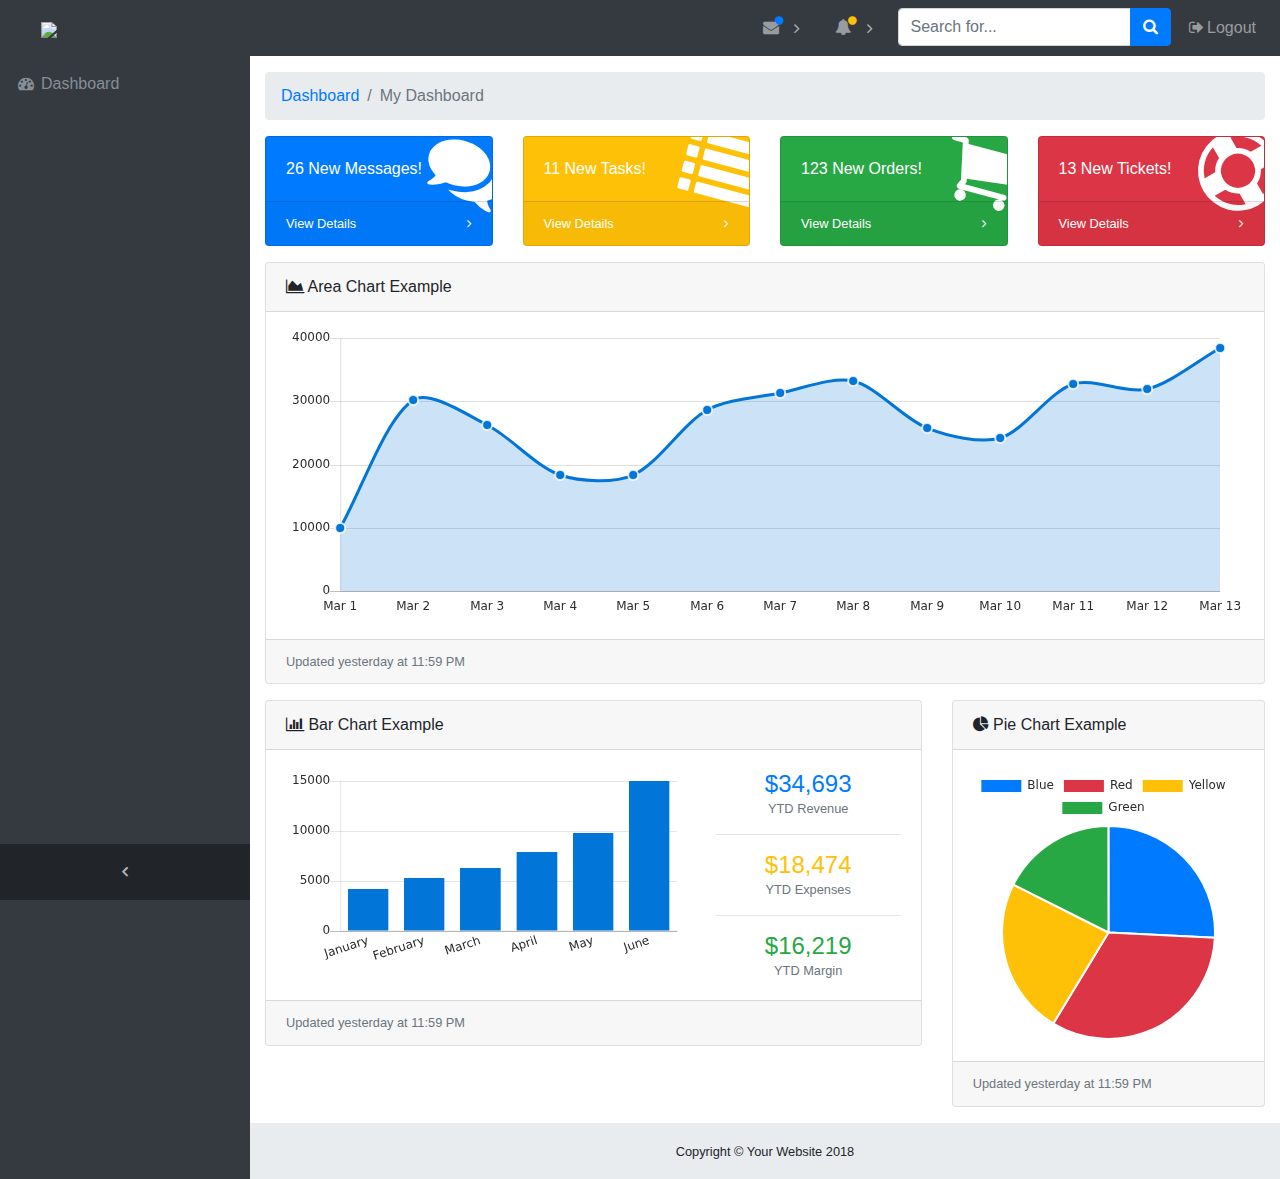
==== index.html @ e19830ce "base" ====
<!DOCTYPE html>
<html lang="en">

<head>
  <meta charset="utf-8">
  <meta http-equiv="X-UA-Compatible" content="IE=edge">
  <meta name="viewport" content="width=device-width, initial-scale=1, shrink-to-fit=no">
  <meta name="description" content="">
  <meta name="author" content="">
  <title>SURVAI</title>
  <!-- Bootstrap core CSS-->
  <link href="vendor/bootstrap/css/bootstrap.min.css" rel="stylesheet">
  <!-- Custom fonts for this template-->
  <link href="vendor/font-awesome/css/font-awesome.min.css" rel="stylesheet" type="text/css">
  <!-- Page level plugin CSS-->
  <link href="vendor/datatables/dataTables.bootstrap4.css" rel="stylesheet">
  <!-- Custom styles for this template-->
  <link href="css/sb-admin.css" rel="stylesheet">
</head>

<body class="fixed-nav sticky-footer bg-dark" id="page-top">
  <!-- Navigation-->
  <nav class="navbar navbar-expand-lg navbar-dark bg-dark fixed-top" id="mainNav">
    <a class="navbar-brand" href="index.html"><img style="    width: 40px;margin-left: 10%;"src="https://upload.wikimedia.org/wikipedia/commons/thumb/a/ae/NMBS_S-Trein_logo.svg/2000px-NMBS_S-Trein_logo.svg.png" /></a>
    <button class="navbar-toggler navbar-toggler-right" type="button" data-toggle="collapse" data-target="#navbarResponsive" aria-controls="navbarResponsive" aria-expanded="false" aria-label="Toggle navigation">
      <span class="navbar-toggler-icon"></span>
    </button>
    <div class="collapse navbar-collapse" id="navbarResponsive">
      <ul class="navbar-nav navbar-sidenav" id="exampleAccordion">
        <li class="nav-item" data-toggle="tooltip" data-placement="right" title="Dashboard">
          <a class="nav-link" href="index.html">
            <i class="fa fa-fw fa-dashboard"></i>
            <span class="nav-link-text">Dashboard</span>
          </a>
        </li>
      </ul>
      <ul class="navbar-nav sidenav-toggler">
        <li class="nav-item">
          <a class="nav-link text-center" id="sidenavToggler">
            <i class="fa fa-fw fa-angle-left"></i>
          </a>
        </li>
      </ul>
      <ul class="navbar-nav ml-auto">
        <li class="nav-item dropdown">
          <a class="nav-link dropdown-toggle mr-lg-2" id="messagesDropdown" href="#" data-toggle="dropdown" aria-haspopup="true" aria-expanded="false">
            <i class="fa fa-fw fa-envelope"></i>
            <span class="d-lg-none">Messages
              <span class="badge badge-pill badge-primary">12 New</span>
            </span>
            <span class="indicator text-primary d-none d-lg-block">
              <i class="fa fa-fw fa-circle"></i>
            </span>
          </a>
          <div class="dropdown-menu" aria-labelledby="messagesDropdown">
            <h6 class="dropdown-header">New Messages:</h6>
            <div class="dropdown-divider"></div>
            <a class="dropdown-item" href="#">
              <strong>David Miller</strong>
              <span class="small float-right text-muted">11:21 AM</span>
              <div class="dropdown-message small">Hey there! This new version of SB Admin is pretty awesome! These messages clip off when they reach the end of the box so they don't overflow over to the sides!</div>
            </a>
            <div class="dropdown-divider"></div>
            <a class="dropdown-item" href="#">
              <strong>Jane Smith</strong>
              <span class="small float-right text-muted">11:21 AM</span>
              <div class="dropdown-message small">I was wondering if you could meet for an appointment at 3:00 instead of 4:00. Thanks!</div>
            </a>
            <div class="dropdown-divider"></div>
            <a class="dropdown-item" href="#">
              <strong>John Doe</strong>
              <span class="small float-right text-muted">11:21 AM</span>
              <div class="dropdown-message small">I've sent the final files over to you for review. When you're able to sign off of them let me know and we can discuss distribution.</div>
            </a>
            <div class="dropdown-divider"></div>
            <a class="dropdown-item small" href="#">View all messages</a>
          </div>
        </li>
        <li class="nav-item dropdown">
          <a class="nav-link dropdown-toggle mr-lg-2" id="alertsDropdown" href="#" data-toggle="dropdown" aria-haspopup="true" aria-expanded="false">
            <i class="fa fa-fw fa-bell"></i>
            <span class="d-lg-none">Alerts
              <span class="badge badge-pill badge-warning">6 New</span>
            </span>
            <span class="indicator text-warning d-none d-lg-block">
              <i class="fa fa-fw fa-circle"></i>
            </span>
          </a>
          <div class="dropdown-menu" aria-labelledby="alertsDropdown">
            <h6 class="dropdown-header">New Alerts:</h6>
            <div class="dropdown-divider"></div>
            <a class="dropdown-item" href="#">
              <span class="text-success">
                <strong>
                  <i class="fa fa-long-arrow-up fa-fw"></i>Status Update</strong>
              </span>
              <span class="small float-right text-muted">11:21 AM</span>
              <div class="dropdown-message small">This is an automated server response message. All systems are online.</div>
            </a>
            <div class="dropdown-divider"></div>
            <a class="dropdown-item" href="#">
              <span class="text-danger">
                <strong>
                  <i class="fa fa-long-arrow-down fa-fw"></i>Status Update</strong>
              </span>
              <span class="small float-right text-muted">11:21 AM</span>
              <div class="dropdown-message small">This is an automated server response message. All systems are online.</div>
            </a>
            <div class="dropdown-divider"></div>
            <a class="dropdown-item" href="#">
              <span class="text-success">
                <strong>
                  <i class="fa fa-long-arrow-up fa-fw"></i>Status Update</strong>
              </span>
              <span class="small float-right text-muted">11:21 AM</span>
              <div class="dropdown-message small">This is an automated server response message. All systems are online.</div>
            </a>
            <div class="dropdown-divider"></div>
            <a class="dropdown-item small" href="#">View all alerts</a>
          </div>
        </li>
        <li class="nav-item">
          <form class="form-inline my-2 my-lg-0 mr-lg-2">
            <div class="input-group">
              <input class="form-control" type="text" placeholder="Search for...">
              <span class="input-group-append">
                <button class="btn btn-primary" type="button">
                  <i class="fa fa-search"></i>
                </button>
              </span>
            </div>
          </form>
        </li>
        <li class="nav-item">
          <a class="nav-link" data-toggle="modal" data-target="#exampleModal">
            <i class="fa fa-fw fa-sign-out"></i>Logout</a>
        </li>
      </ul>
    </div>
  </nav>
  <div class="content-wrapper">
    <div class="container-fluid">
      <!-- Breadcrumbs-->
      <ol class="breadcrumb">
        <li class="breadcrumb-item">
          <a href="#">Dashboard</a>
        </li>
        <li class="breadcrumb-item active">My Dashboard</li>
      </ol>
      <!-- Icon Cards-->
      <div class="row">
        <div class="col-xl-3 col-sm-6 mb-3">
          <div class="card text-white bg-primary o-hidden h-100">
            <div class="card-body">
              <div class="card-body-icon">
                <i class="fa fa-fw fa-comments"></i>
              </div>
              <div class="mr-5">26 New Messages!</div>
            </div>
            <a class="card-footer text-white clearfix small z-1" href="#">
              <span class="float-left">View Details</span>
              <span class="float-right">
                <i class="fa fa-angle-right"></i>
              </span>
            </a>
          </div>
        </div>
        <div class="col-xl-3 col-sm-6 mb-3">
          <div class="card text-white bg-warning o-hidden h-100">
            <div class="card-body">
              <div class="card-body-icon">
                <i class="fa fa-fw fa-list"></i>
              </div>
              <div class="mr-5">11 New Tasks!</div>
            </div>
            <a class="card-footer text-white clearfix small z-1" href="#">
              <span class="float-left">View Details</span>
              <span class="float-right">
                <i class="fa fa-angle-right"></i>
              </span>
            </a>
          </div>
        </div>
        <div class="col-xl-3 col-sm-6 mb-3">
          <div class="card text-white bg-success o-hidden h-100">
            <div class="card-body">
              <div class="card-body-icon">
                <i class="fa fa-fw fa-shopping-cart"></i>
              </div>
              <div class="mr-5">123 New Orders!</div>
            </div>
            <a class="card-footer text-white clearfix small z-1" href="#">
              <span class="float-left">View Details</span>
              <span class="float-right">
                <i class="fa fa-angle-right"></i>
              </span>
            </a>
          </div>
        </div>
        <div class="col-xl-3 col-sm-6 mb-3">
          <div class="card text-white bg-danger o-hidden h-100">
            <div class="card-body">
              <div class="card-body-icon">
                <i class="fa fa-fw fa-support"></i>
              </div>
              <div class="mr-5">13 New Tickets!</div>
            </div>
            <a class="card-footer text-white clearfix small z-1" href="#">
              <span class="float-left">View Details</span>
              <span class="float-right">
                <i class="fa fa-angle-right"></i>
              </span>
            </a>
          </div>
        </div>
      </div>
      <!-- Area Chart Example-->
      <div class="card mb-3">
        <div class="card-header">
          <i class="fa fa-area-chart"></i> Area Chart Example</div>
        <div class="card-body">
          <canvas id="myAreaChart" width="100%" height="30"></canvas>
        </div>
        <div class="card-footer small text-muted">Updated yesterday at 11:59 PM</div>
      </div>
      <div class="row">
        <div class="col-lg-8">
          <!-- Example Bar Chart Card-->
          <div class="card mb-3">
            <div class="card-header">
              <i class="fa fa-bar-chart"></i> Bar Chart Example</div>
            <div class="card-body">
              <div class="row">
                <div class="col-sm-8 my-auto">
                  <canvas id="myBarChart" width="100" height="50"></canvas>
                </div>
                <div class="col-sm-4 text-center my-auto">
                  <div class="h4 mb-0 text-primary">$34,693</div>
                  <div class="small text-muted">YTD Revenue</div>
                  <hr>
                  <div class="h4 mb-0 text-warning">$18,474</div>
                  <div class="small text-muted">YTD Expenses</div>
                  <hr>
                  <div class="h4 mb-0 text-success">$16,219</div>
                  <div class="small text-muted">YTD Margin</div>
                </div>
              </div>
            </div>
            <div class="card-footer small text-muted">Updated yesterday at 11:59 PM</div>
          </div>
        </div>
        <div class="col-lg-4">
          <!-- Example Pie Chart Card-->
          <div class="card mb-3">
            <div class="card-header">
              <i class="fa fa-pie-chart"></i> Pie Chart Example</div>
            <div class="card-body">
              <canvas id="myPieChart" width="100%" height="100"></canvas>
            </div>
            <div class="card-footer small text-muted">Updated yesterday at 11:59 PM</div>
          </div>
        </div>
      </div>
    </div>
    <!-- /.container-fluid-->
    <!-- /.content-wrapper-->
    <footer class="sticky-footer">
      <div class="container">
        <div class="text-center">
          <small>Copyright © Your Website 2018</small>
        </div>
      </div>
    </footer>
    <!-- Scroll to Top Button-->
    <a class="scroll-to-top rounded" href="#page-top">
      <i class="fa fa-angle-up"></i>
    </a>
    <!-- Logout Modal-->
    <div class="modal fade" id="exampleModal" tabindex="-1" role="dialog" aria-labelledby="exampleModalLabel" aria-hidden="true">
      <div class="modal-dialog" role="document">
        <div class="modal-content">
          <div class="modal-header">
            <h5 class="modal-title" id="exampleModalLabel">Ready to Leave?</h5>
            <button class="close" type="button" data-dismiss="modal" aria-label="Close">
              <span aria-hidden="true">×</span>
            </button>
          </div>
          <div class="modal-body">Select "Logout" below if you are ready to end your current session.</div>
          <div class="modal-footer">
            <button class="btn btn-secondary" type="button" data-dismiss="modal">Cancel</button>
            <a class="btn btn-primary" href="login.html">Logout</a>
          </div>
        </div>
      </div>
    </div>
    <!-- Bootstrap core JavaScript-->
    <script src="vendor/jquery/jquery.min.js"></script>
    <script src="vendor/bootstrap/js/bootstrap.bundle.min.js"></script>
    <!-- Core plugin JavaScript-->
    <script src="vendor/jquery-easing/jquery.easing.min.js"></script>
    <!-- Page level plugin JavaScript-->
    <script src="vendor/chart.js/Chart.min.js"></script>
    <script src="vendor/datatables/jquery.dataTables.js"></script>
    <script src="vendor/datatables/dataTables.bootstrap4.js"></script>
    <!-- Custom scripts for all pages-->
    <script src="js/sb-admin.min.js"></script>
    <!-- Custom scripts for this page-->
    <script src="js/sb-admin-datatables.min.js"></script>
    <script src="js/sb-admin-charts.min.js"></script>
  </div>
</body>

</html>
---- css/sb-admin.css ----
html {
  position: relative;
  min-height: 100%;
}

body {
  overflow-x: hidden;
}

body.sticky-footer {
  margin-bottom: 56px;
}

body.sticky-footer .content-wrapper {
  min-height: calc(100vh - 56px - 56px);
}

body.fixed-nav {
  padding-top: 56px;
}

.content-wrapper {
  min-height: calc(100vh - 56px);
  padding-top: 1rem;
}

.scroll-to-top {
  position: fixed;
  right: 15px;
  bottom: 3px;
  display: none;
  width: 50px;
  height: 50px;
  text-align: center;
  color: white;
  background: rgba(52, 58, 64, 0.5);
  line-height: 45px;
}

.scroll-to-top:focus, .scroll-to-top:hover {
  color: white;
}

.scroll-to-top:hover {
  background: #343a40;
}

.scroll-to-top i {
  font-weight: 800;
}

.smaller {
  font-size: 0.7rem;
}

.o-hidden {
  overflow: hidden !important;
}

.z-0 {
  z-index: 0;
}

.z-1 {
  z-index: 1;
}

#mainNav .navbar-collapse {
  overflow: auto;
  max-height: 75vh;
}

#mainNav .navbar-collapse .navbar-nav .nav-item .nav-link {
  cursor: pointer;
}

#mainNav .navbar-collapse .navbar-sidenav .nav-link-collapse:after {
  float: right;
  content: '\f107';
  font-family: 'FontAwesome';
}

#mainNav .navbar-collapse .navbar-sidenav .nav-link-collapse.collapsed:after {
  content: '\f105';
}

#mainNav .navbar-collapse .navbar-sidenav .sidenav-second-level,
#mainNav .navbar-collapse .navbar-sidenav .sidenav-third-level {
  padding-left: 0;
}

#mainNav .navbar-collapse .navbar-sidenav .sidenav-second-level > li > a,
#mainNav .navbar-collapse .navbar-sidenav .sidenav-third-level > li > a {
  display: block;
  padding: 0.5em 0;
}

#mainNav .navbar-collapse .navbar-sidenav .sidenav-second-level > li > a:focus, #mainNav .navbar-collapse .navbar-sidenav .sidenav-second-level > li > a:hover,
#mainNav .navbar-collapse .navbar-sidenav .sidenav-third-level > li > a:focus,
#mainNav .navbar-collapse .navbar-sidenav .sidenav-third-level > li > a:hover {
  text-decoration: none;
}

#mainNav .navbar-collapse .navbar-sidenav .sidenav-second-level > li > a {
  padding-left: 1em;
}

#mainNav .navbar-collapse .navbar-sidenav .sidenav-third-level > li > a {
  padding-left: 2em;
}

#mainNav .navbar-collapse .sidenav-toggler {
  display: none;
}

#mainNav .navbar-collapse .navbar-nav > .nav-item.dropdown > .nav-link {
  position: relative;
  min-width: 45px;
}

#mainNav .navbar-collapse .navbar-nav > .nav-item.dropdown > .nav-link:after {
  float: right;
  width: auto;
  content: '\f105';
  border: none;
  font-family: 'FontAwesome';
}

#mainNav .navbar-collapse .navbar-nav > .nav-item.dropdown > .nav-link .indicator {
  position: absolute;
  top: 5px;
  left: 21px;
  font-size: 10px;
}

#mainNav .navbar-collapse .navbar-nav > .nav-item.dropdown.show > .nav-link:after {
  content: '\f107';
}

#mainNav .navbar-collapse .navbar-nav > .nav-item.dropdown .dropdown-menu > .dropdown-item > .dropdown-message {
  overflow: hidden;
  max-width: none;
  text-overflow: ellipsis;
}

@media (min-width: 992px) {
  #mainNav .navbar-brand {
    width: 250px;
  }
  #mainNav .navbar-collapse {
    overflow: visible;
    max-height: none;
  }
  #mainNav .navbar-collapse .navbar-sidenav {
    position: absolute;
    top: 0;
    left: 0;
    -webkit-flex-direction: column;
    -ms-flex-direction: column;
    flex-direction: column;
    margin-top: 56px;
  }
  #mainNav .navbar-collapse .navbar-sidenav > .nav-item {
    width: 250px;
    padding: 0;
  }
  #mainNav .navbar-collapse .navbar-sidenav > .nav-item > .nav-link {
    padding: 1em;
  }
  #mainNav .navbar-collapse .navbar-sidenav > .nav-item .sidenav-second-level,
  #mainNav .navbar-collapse .navbar-sidenav > .nav-item .sidenav-third-level {
    padding-left: 0;
    list-style: none;
  }
  #mainNav .navbar-collapse .navbar-sidenav > .nav-item .sidenav-second-level > li,
  #mainNav .navbar-collapse .navbar-sidenav > .nav-item .sidenav-third-level > li {
    width: 250px;
  }
  #mainNav .navbar-collapse .navbar-sidenav > .nav-item .sidenav-second-level > li > a,
  #mainNav .navbar-collapse .navbar-sidenav > .nav-item .sidenav-third-level > li > a {
    padding: 1em;
  }
  #mainNav .navbar-collapse .navbar-sidenav > .nav-item .sidenav-second-level > li > a {
    padding-left: 2.75em;
  }
  #mainNav .navbar-collapse .navbar-sidenav > .nav-item .sidenav-third-level > li > a {
    padding-left: 3.75em;
  }
  #mainNav .navbar-collapse .navbar-nav > .nav-item.dropdown > .nav-link {
    min-width: 0;
  }
  #mainNav .navbar-collapse .navbar-nav > .nav-item.dropdown > .nav-link:after {
    width: 24px;
    text-align: center;
  }
  #mainNav .navbar-collapse .navbar-nav > .nav-item.dropdown .dropdown-menu > .dropdown-item > .dropdown-message {
    max-width: 300px;
  }
}

#mainNav.fixed-top .sidenav-toggler {
  display: none;
}

@media (min-width: 992px) {
  #mainNav.fixed-top .navbar-sidenav {
    height: calc(100vh - 112px);
  }
  #mainNav.fixed-top .sidenav-toggler {
    position: absolute;
    top: 0;
    left: 0;
    display: flex;
    -webkit-flex-direction: column;
    -ms-flex-direction: column;
    flex-direction: column;
    margin-top: calc(100vh - 56px);
  }
  #mainNav.fixed-top .sidenav-toggler > .nav-item {
    width: 250px;
    padding: 0;
  }
  #mainNav.fixed-top .sidenav-toggler > .nav-item > .nav-link {
    padding: 1em;
  }
}

#mainNav.fixed-top.navbar-dark .sidenav-toggler {
  background-color: #212529;
}

#mainNav.fixed-top.navbar-dark .sidenav-toggler a i {
  color: #adb5bd;
}

#mainNav.fixed-top.navbar-light .sidenav-toggler {
  background-color: #dee2e6;
}

#mainNav.fixed-top.navbar-light .sidenav-toggler a i {
  color: rgba(0, 0, 0, 0.5);
}

body.sidenav-toggled #mainNav.fixed-top .sidenav-toggler {
  overflow-x: hidden;
  width: 55px;
}

body.sidenav-toggled #mainNav.fixed-top .sidenav-toggler .nav-item,
body.sidenav-toggled #mainNav.fixed-top .sidenav-toggler .nav-link {
  width: 55px !important;
}

body.sidenav-toggled #mainNav.fixed-top #sidenavToggler i {
  -webkit-transform: scaleX(-1);
  -moz-transform: scaleX(-1);
  -o-transform: scaleX(-1);
  transform: scaleX(-1);
  filter: FlipH;
  -ms-filter: 'FlipH';
}

#mainNav.static-top .sidenav-toggler {
  display: none;
}

@media (min-width: 992px) {
  #mainNav.static-top .sidenav-toggler {
    display: flex;
  }
}

body.sidenav-toggled #mainNav.static-top #sidenavToggler i {
  -webkit-transform: scaleX(-1);
  -moz-transform: scaleX(-1);
  -o-transform: scaleX(-1);
  transform: scaleX(-1);
  filter: FlipH;
  -ms-filter: 'FlipH';
}

.content-wrapper {
  overflow-x: hidden;
  background: white;
}

@media (min-width: 992px) {
  .content-wrapper {
    margin-left: 250px;
  }
}

#sidenavToggler i {
  font-weight: 800;
}

.navbar-sidenav-tooltip.show {
  display: none;
}

@media (min-width: 992px) {
  body.sidenav-toggled .content-wrapper {
    margin-left: 55px;
  }
}

body.sidenav-toggled .navbar-sidenav {
  width: 55px;
}

body.sidenav-toggled .navbar-sidenav .nav-link-text {
  display: none;
}

body.sidenav-toggled .navbar-sidenav .nav-item,
body.sidenav-toggled .navbar-sidenav .nav-link {
  width: 55px !important;
}

body.sidenav-toggled .navbar-sidenav .nav-item:after,
body.sidenav-toggled .navbar-sidenav .nav-link:after {
  display: none;
}

body.sidenav-toggled .navbar-sidenav .nav-item {
  white-space: nowrap;
}

body.sidenav-toggled .navbar-sidenav-tooltip.show {
  display: flex;
}

#mainNav.navbar-dark .navbar-collapse .navbar-sidenav .nav-link-collapse:after {
  color: #868e96;
}

#mainNav.navbar-dark .navbar-collapse .navbar-sidenav > .nav-item > .nav-link {
  color: #868e96;
}

#mainNav.navbar-dark .navbar-collapse .navbar-sidenav > .nav-item > .nav-link:hover {
  color: #adb5bd;
}

#mainNav.navbar-dark .navbar-collapse .navbar-sidenav > .nav-item .sidenav-second-level > li > a,
#mainNav.navbar-dark .navbar-collapse .navbar-sidenav > .nav-item .sidenav-third-level > li > a {
  color: #868e96;
}

#mainNav.navbar-dark .navbar-collapse .navbar-sidenav > .nav-item .sidenav-second-level > li > a:focus, #mainNav.navbar-dark .navbar-collapse .navbar-sidenav > .nav-item .sidenav-second-level > li > a:hover,
#mainNav.navbar-dark .navbar-collapse .navbar-sidenav > .nav-item .sidenav-third-level > li > a:focus,
#mainNav.navbar-dark .navbar-collapse .navbar-sidenav > .nav-item .sidenav-third-level > li > a:hover {
  color: #adb5bd;
}

#mainNav.navbar-dark .navbar-collapse .navbar-nav > .nav-item.dropdown > .nav-link:after {
  color: #adb5bd;
}

@media (min-width: 992px) {
  #mainNav.navbar-dark .navbar-collapse .navbar-sidenav {
    background: #343a40;
  }
  #mainNav.navbar-dark .navbar-collapse .navbar-sidenav li.active a {
    color: white !important;
    background-color: #495057;
  }
  #mainNav.navbar-dark .navbar-collapse .navbar-sidenav li.active a:focus, #mainNav.navbar-dark .navbar-collapse .navbar-sidenav li.active a:hover {
    color: white;
  }
  #mainNav.navbar-dark .navbar-collapse .navbar-sidenav > .nav-item .sidenav-second-level,
  #mainNav.navbar-dark .navbar-collapse .navbar-sidenav > .nav-item .sidenav-third-level {
    background: #343a40;
  }
}

#mainNav.navbar-light .navbar-collapse .navbar-sidenav .nav-link-collapse:after {
  color: rgba(0, 0, 0, 0.5);
}

#mainNav.navbar-light .navbar-collapse .navbar-sidenav > .nav-item > .nav-link {
  color: rgba(0, 0, 0, 0.5);
}

#mainNav.navbar-light .navbar-collapse .navbar-sidenav > .nav-item > .nav-link:hover {
  color: rgba(0, 0, 0, 0.7);
}

#mainNav.navbar-light .navbar-collapse .navbar-sidenav > .nav-item .sidenav-second-level > li > a,
#mainNav.navbar-light .navbar-collapse .navbar-sidenav > .nav-item .sidenav-third-level > li > a {
  color: rgba(0, 0, 0, 0.5);
}

#mainNav.navbar-light .navbar-collapse .navbar-sidenav > .nav-item .sidenav-second-level > li > a:focus, #mainNav.navbar-light .navbar-collapse .navbar-sidenav > .nav-item .sidenav-second-level > li > a:hover,
#mainNav.navbar-light .navbar-collapse .navbar-sidenav > .nav-item .sidenav-third-level > li > a:focus,
#mainNav.navbar-light .navbar-collapse .navbar-sidenav > .nav-item .sidenav-third-level > li > a:hover {
  color: rgba(0, 0, 0, 0.7);
}

#mainNav.navbar-light .navbar-collapse .navbar-nav > .nav-item.dropdown > .nav-link:after {
  color: rgba(0, 0, 0, 0.5);
}

@media (min-width: 992px) {
  #mainNav.navbar-light .navbar-collapse .navbar-sidenav {
    background: #f8f9fa;
  }
  #mainNav.navbar-light .navbar-collapse .navbar-sidenav li.active a {
    color: #000 !important;
    background-color: #e9ecef;
  }
  #mainNav.navbar-light .navbar-collapse .navbar-sidenav li.active a:focus, #mainNav.navbar-light .navbar-collapse .navbar-sidenav li.active a:hover {
    color: #000;
  }
  #mainNav.navbar-light .navbar-collapse .navbar-sidenav > .nav-item .sidenav-second-level,
  #mainNav.navbar-light .navbar-collapse .navbar-sidenav > .nav-item .sidenav-third-level {
    background: #f8f9fa;
  }
}

.card-body-icon {
  position: absolute;
  z-index: 0;
  top: -25px;
  right: -25px;
  font-size: 5rem;
  -webkit-transform: rotate(15deg);
  -ms-transform: rotate(15deg);
  transform: rotate(15deg);
}

@media (min-width: 576px) {
  .card-columns {
    column-count: 1;
  }
}

@media (min-width: 768px) {
  .card-columns {
    column-count: 2;
  }
}

@media (min-width: 1200px) {
  .card-columns {
    column-count: 2;
  }
}

.card-login {
  max-width: 25rem;
}

.card-register {
  max-width: 40rem;
}

footer.sticky-footer {
  position: absolute;
  right: 0;
  bottom: 0;
  width: 100%;
  height: 56px;
  background-color: #e9ecef;
  line-height: 55px;
}

@media (min-width: 992px) {
  footer.sticky-footer {
    width: calc(100% - 250px);
  }
}

@media (min-width: 992px) {
  body.sidenav-toggled footer.sticky-footer {
    width: calc(100% - 55px);
  }
}
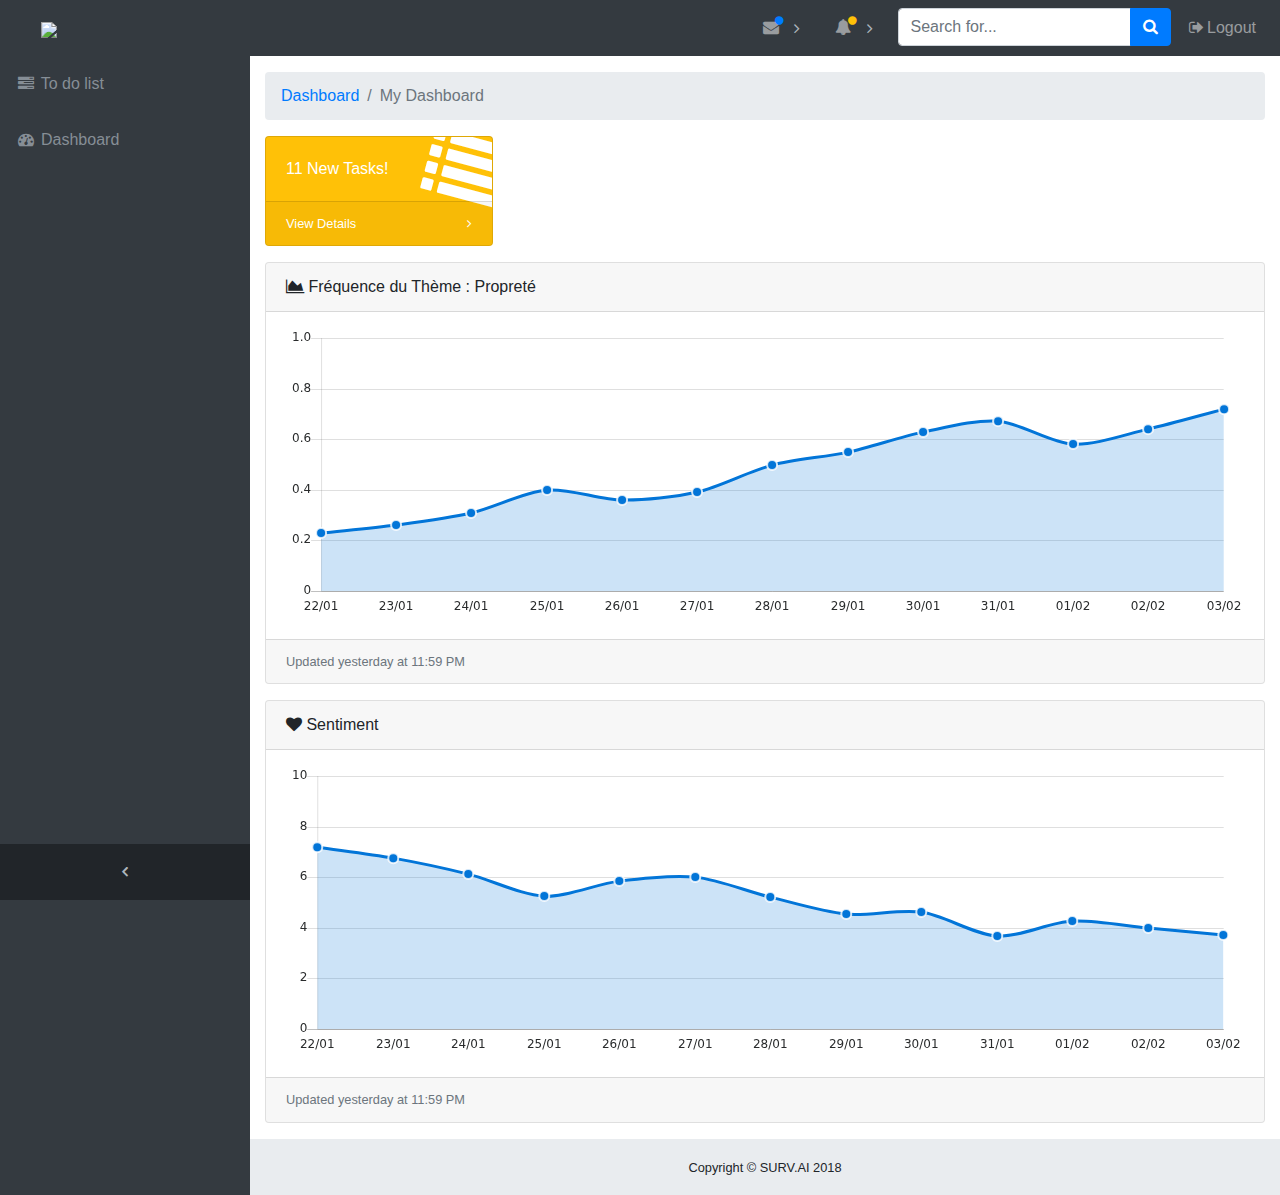
==== commit e42f0d62: "charts OK trello OK" ====
--- a/index.html
+++ b/index.html
@@ -1,3 +1,15 @@
+<!-- *********************************************************************** -->
+<!--                                                                         -->
+<!--                                                      :::      ::::::::  -->
+<!-- index.html                                         :+:      :+:    :+:  -->
+<!--                                                  +:+ +:+         +:+    -->
+<!-- By: thgiraud <thgiraud@student.42.fr>          +#+  +:+       +#+       -->
+<!--                                              +#+#+#+#+#+   +#+          -->
+<!-- Created: 2018/02/20 13:02:09 by thgiraud          #+#    #+#            -->
+<!-- Updated: 2018/02/20 13:11:12 by thgiraud         ###   ########.fr      -->
+<!--                                                                         -->
+<!-- *********************************************************************** -->
+
 <!DOCTYPE html>
 <html lang="en">
 
@@ -28,6 +40,12 @@
     <div class="collapse navbar-collapse" id="navbarResponsive">
       <ul class="navbar-nav navbar-sidenav" id="exampleAccordion">
         <li class="nav-item" data-toggle="tooltip" data-placement="right" title="Dashboard">
+          <a class="nav-link" href="to_do.html">
+            <i class="fa fa-fw fa-tasks"></i>
+            <span class="nav-link-text">To do list</span>
+          </a>
+        </li>
+        <li class="nav-item" data-toggle="tooltip" data-placement="right" title="Dashboard">
           <a class="nav-link" href="index.html">
             <i class="fa fa-fw fa-dashboard"></i>
             <span class="nav-link-text">Dashboard</span>
@@ -63,7 +81,7 @@
             <div class="dropdown-divider"></div>
             <a class="dropdown-item" href="#">
               <strong>Jane Smith</strong>
-              <span class="small float-right text-muted">11:21 AM</span>
+              <Maspan class="small float-right text-muted">11:21 AM</span>
               <div class="dropdown-message small">I was wondering if you could meet for an appointment at 3:00 instead of 4:00. Thanks!</div>
             </a>
             <div class="dropdown-divider"></div>
@@ -150,22 +168,6 @@
       <!-- Icon Cards-->
       <div class="row">
         <div class="col-xl-3 col-sm-6 mb-3">
-          <div class="card text-white bg-primary o-hidden h-100">
-            <div class="card-body">
-              <div class="card-body-icon">
-                <i class="fa fa-fw fa-comments"></i>
-              </div>
-              <div class="mr-5">26 New Messages!</div>
-            </div>
-            <a class="card-footer text-white clearfix small z-1" href="#">
-              <span class="float-left">View Details</span>
-              <span class="float-right">
-                <i class="fa fa-angle-right"></i>
-              </span>
-            </a>
-          </div>
-        </div>
-        <div class="col-xl-3 col-sm-6 mb-3">
           <div class="card text-white bg-warning o-hidden h-100">
             <div class="card-body">
               <div class="card-body-icon">
@@ -173,7 +175,7 @@
               </div>
               <div class="mr-5">11 New Tasks!</div>
             </div>
-            <a class="card-footer text-white clearfix small z-1" href="#">
+            <a class="card-footer text-white clearfix small z-1" href="to_do.html">
               <span class="float-left">View Details</span>
               <span class="float-right">
                 <i class="fa fa-angle-right"></i>
@@ -181,85 +183,23 @@
             </a>
           </div>
         </div>
-        <div class="col-xl-3 col-sm-6 mb-3">
-          <div class="card text-white bg-success o-hidden h-100">
-            <div class="card-body">
-              <div class="card-body-icon">
-                <i class="fa fa-fw fa-shopping-cart"></i>
-              </div>
-              <div class="mr-5">123 New Orders!</div>
-            </div>
-            <a class="card-footer text-white clearfix small z-1" href="#">
-              <span class="float-left">View Details</span>
-              <span class="float-right">
-                <i class="fa fa-angle-right"></i>
-              </span>
-            </a>
-          </div>
-        </div>
-        <div class="col-xl-3 col-sm-6 mb-3">
-          <div class="card text-white bg-danger o-hidden h-100">
-            <div class="card-body">
-              <div class="card-body-icon">
-                <i class="fa fa-fw fa-support"></i>
-              </div>
-              <div class="mr-5">13 New Tickets!</div>
-            </div>
-            <a class="card-footer text-white clearfix small z-1" href="#">
-              <span class="float-left">View Details</span>
-              <span class="float-right">
-                <i class="fa fa-angle-right"></i>
-              </span>
-            </a>
-          </div>
-        </div>
       </div>
       <!-- Area Chart Example-->
       <div class="card mb-3">
         <div class="card-header">
-          <i class="fa fa-area-chart"></i> Area Chart Example</div>
+          <i class="fa fa-area-chart"></i> Fréquence du Thème : Propreté</div>
         <div class="card-body">
           <canvas id="myAreaChart" width="100%" height="30"></canvas>
         </div>
         <div class="card-footer small text-muted">Updated yesterday at 11:59 PM</div>
       </div>
-      <div class="row">
-        <div class="col-lg-8">
-          <!-- Example Bar Chart Card-->
-          <div class="card mb-3">
-            <div class="card-header">
-              <i class="fa fa-bar-chart"></i> Bar Chart Example</div>
-            <div class="card-body">
-              <div class="row">
-                <div class="col-sm-8 my-auto">
-                  <canvas id="myBarChart" width="100" height="50"></canvas>
-                </div>
-                <div class="col-sm-4 text-center my-auto">
-                  <div class="h4 mb-0 text-primary">$34,693</div>
-                  <div class="small text-muted">YTD Revenue</div>
-                  <hr>
-                  <div class="h4 mb-0 text-warning">$18,474</div>
-                  <div class="small text-muted">YTD Expenses</div>
-                  <hr>
-                  <div class="h4 mb-0 text-success">$16,219</div>
-                  <div class="small text-muted">YTD Margin</div>
-                </div>
-              </div>
-            </div>
-            <div class="card-footer small text-muted">Updated yesterday at 11:59 PM</div>
-          </div>
-        </div>
-        <div class="col-lg-4">
-          <!-- Example Pie Chart Card-->
-          <div class="card mb-3">
-            <div class="card-header">
-              <i class="fa fa-pie-chart"></i> Pie Chart Example</div>
-            <div class="card-body">
-              <canvas id="myPieChart" width="100%" height="100"></canvas>
-            </div>
-            <div class="card-footer small text-muted">Updated yesterday at 11:59 PM</div>
-          </div>
-        </div>
+      <div class="card mb-3">
+        <div class="card-header">
+          <i class="fa fa-heart"></i> Sentiment</div>
+        <div class="card-body">
+          <canvas id="myAreaChart2" width="100%" height="30"></canvas>
+        </div>
+        <div class="card-footer small text-muted">Updated yesterday at 11:59 PM</div>
       </div>
     </div>
     <!-- /.container-fluid-->
@@ -267,7 +207,7 @@
     <footer class="sticky-footer">
       <div class="container">
         <div class="text-center">
-          <small>Copyright © Your Website 2018</small>
+          <small>Copyright © SURV.AI 2018</small>
         </div>
       </div>
     </footer>
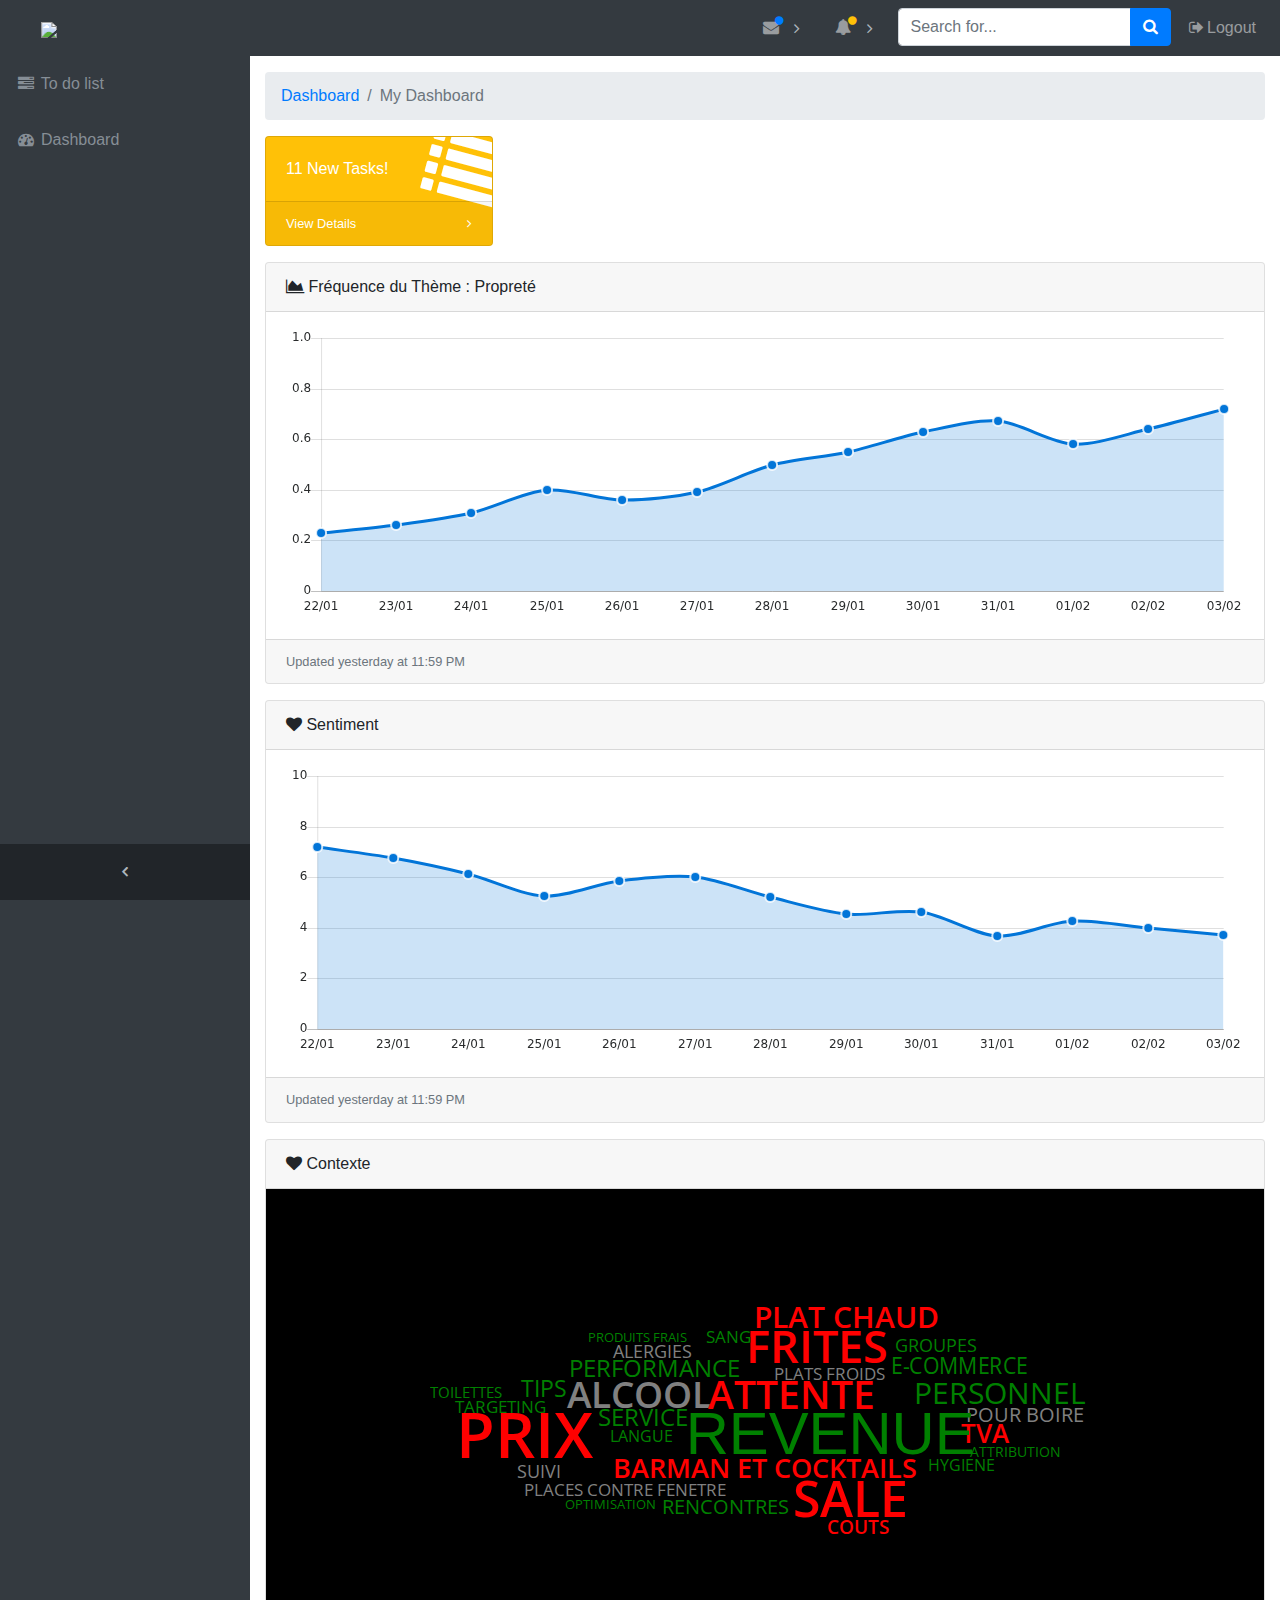
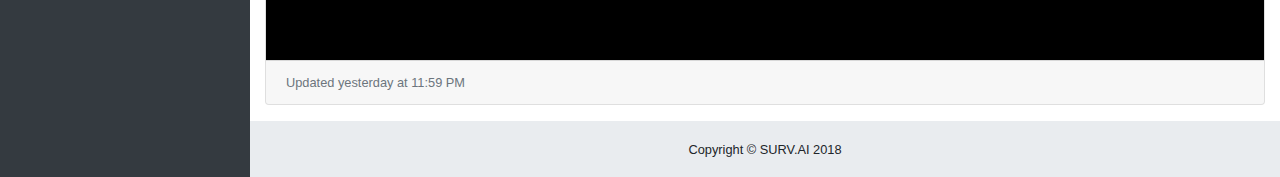
==== commit 9d54740b: "word cloud" ====
--- a/index.html
+++ b/index.html
@@ -1,15 +1,3 @@
-<!-- *********************************************************************** -->
-<!--                                                                         -->
-<!--                                                      :::      ::::::::  -->
-<!-- index.html                                         :+:      :+:    :+:  -->
-<!--                                                  +:+ +:+         +:+    -->
-<!-- By: thgiraud <thgiraud@student.42.fr>          +#+  +:+       +#+       -->
-<!--                                              +#+#+#+#+#+   +#+          -->
-<!-- Created: 2018/02/20 13:02:09 by thgiraud          #+#    #+#            -->
-<!-- Updated: 2018/02/20 13:11:12 by thgiraud         ###   ########.fr      -->
-<!--                                                                         -->
-<!-- *********************************************************************** -->
-
 <!DOCTYPE html>
 <html lang="en">
 
@@ -28,6 +16,178 @@
   <link href="vendor/datatables/dataTables.bootstrap4.css" rel="stylesheet">
   <!-- Custom styles for this template-->
   <link href="css/sb-admin.css" rel="stylesheet">
+
+	<link href='https://fonts.googleapis.com/css?family=Open+Sans:400,600&subset=latin,latin-ext' rel='stylesheet' type='text/css'>
+
+	<style>
+		svg text.blink {
+			animation: blink 2s ease-out;
+		}
+
+		.card-body.cloud {
+			text-align: center;
+			background-color: #000000;
+			color: #ffffff;
+			position: relative;
+		}
+
+		#tagi {
+			width: 70%;
+			margin: 50px auto;
+		}
+
+		@keyframes blink {
+			0% {
+				text-shadow: 0 0 20px rgba(226, 25, 45, 0);
+			}
+			20% {
+				fill: rgba(226, 25, 45, 1);
+				text-shadow: -5px -5px 20px rgba(226, 25, 45, 0.8), 5px -5px 20px rgba(226, 25, 45, 0.8), 5px 5px 20px rgba(226, 25, 45, 0.8), -5px 5px 20px rgba(226, 25, 45, 0.8);
+					;
+			}
+			30% {
+				fill: rgba(226, 25, 45, 1);
+					-5px -5px 20px rgba(226, 25, 45, 0.8), 5px -5px 20px rgba(226, 25, 45, 0.8), 5px 5px 20px rgba(226, 25, 45, 0.8), -5px 5px 20px rgba(226, 25, 45, 0.8);
+			}
+			100% {
+				text-shadow: 0 0 20px rgba(226, 25, 45, 0);
+			}
+		}
+
+		.st0 {
+			font-size: 68px;
+		}
+
+		.st1 {
+			font-size: 27px;
+		}
+
+		.st2 {
+			font-size: 82px;
+		}
+
+		.st3 {
+			font-size: 41px;
+		}
+
+		.st4 {
+			font-size: 41px;
+		}
+
+		.st5 {
+			fill: green;
+		}
+
+		.st6 {
+			font-size: 24px;
+		}
+
+		.st7 {
+			font-size: 24px;
+		}
+
+		.st8 {
+			font-size: 62px;
+		}
+
+		.st9 {
+			font-size: 86px;
+		}
+
+		.st10 {
+			font-size: 18px;
+		}
+
+		.st11 {
+			font-size: 18px;
+		}
+
+		.st12 {
+			font-size: 25px;
+		}
+
+		.st13 {
+			font-size: 25px;
+		}
+
+		.st14 {
+			font-size: 25px;
+		}
+
+		.st15 {
+			font-size: 32px;
+		}
+
+		.st16 {
+			font-size: 32px;
+		}
+
+		.st17 {
+			font-family: 'Open Sans';
+			font-weight: 600;
+			fill: red;
+		}
+
+		.st18 {
+			font-size: 22px;
+		}
+
+		.st19 {
+			font-size: 22px;
+		}
+
+		.st20 {
+			font-size: 36px;
+		}
+
+		.st21 {
+			font-size: 19px;
+		}
+
+		.st22 {
+			font-size: 51px;
+		}
+
+		.st23 {
+			font-size: 26px;
+		}
+
+		.st24 {
+			font-size: 33px;
+		}
+
+		.st25 {
+			font-size: 20px;
+		}
+
+		.st26 {
+			font-size: 23px;
+		}
+
+		.st27 {
+			font-size: 23px;
+		}
+
+		.st28 {
+			font-family: 'Open Sans';
+		}
+
+		.st29 {
+			font-size: 54px;
+		}
+
+		.st30 {
+			font-size: 20px;
+		}
+
+		.st31 {
+			font-size: 37px;
+		}
+
+		.st32 {
+			fill: grey;
+		}
+	</style>
 </head>
 
 <body class="fixed-nav sticky-footer bg-dark" id="page-top">
@@ -199,6 +359,45 @@
         <div class="card-body">
           <canvas id="myAreaChart2" width="100%" height="30"></canvas>
         </div>
+        <div class="card-footer small text-muted">Updated yesterday at 11:59 PM</div>
+      </div>
+      <div class="card mb-3">
+        <div class="card-header">
+          <i class="fa fa-heart"></i> Contexte</div>
+        <div class="card-body cloud">
+			<svg id="tagi" x="0px" y="0px" width="920px" height="324px" viewBox="0 0 920 324">
+				<text transform="matrix(1 0 0 1 497.4292 293.7129)" class="st17 st0">SALE</text>
+				<text transform="matrix(1 0 0 1 727.8999 191.9316)" class="st17 st20">TVA</text>
+				<text id="XMLID_2_" transform="matrix(1 0 0 1 433.0854 82.7407)" class="st17 st8">FRITES</text>
+				<text transform="matrix(1 0 0 1 188.187 144.3555)" class="st32 st17 st22">ALCOOL</text>
+				<text transform="matrix(1 0 0 1 380.8301 145.1353)" class="st17 st29">ATTENTE</text>
+				<text transform="matrix(1 0 0 1 378.8799 54.6626)" class="st5 st28 st6">SANG</text>
+				<text transform="matrix(1 0 0 1 247.0718 191.1514)" class="st5 st28 st18">LANGUE</text>
+				<text transform="matrix(1 0 0 1 0 129.9268)" class="st5 st28 st30">TOILETTES</text>
+				<text transform="matrix(1 0 0 1 250.9712 76.1118)" class="st32 st28 st14">ALERGIES</text>
+				<text transform="matrix(1 0 0 1 229.9131 169.5225)" class="st5 st28 st24">SERVICE</text>
+				<text transform="matrix(1 0 0 1 472.4722 105.3691)" class="st32 st28 st27">PLATS FROIDS</text>
+				<text transform="matrix(1 0 0 1 735.7007 163.4639)" class="st32 st28 st1">POUR BOIRE</text>
+				<text transform="matrix(1 0 0 1 128.9111 264.4697)" class="st32 st28 st26">PLACES CONTRE FENETRE</text>
+				<text transform="matrix(1 0 0 1 191.3057 102.2393)" class="st5 st28 st24">PERFORMANCE</text>
+				<text transform="matrix(1 0 0 1 318.4351 289.0342)" class="st5 st28 st1">RENCONTRES</text>
+				<text transform="matrix(1 0 0 1 740.77 211.4307)" class="st5 st28 st21">ATTRIBUTION</text>
+				<text transform="matrix(1 0 0 1 683.0542 230.5381)" class="st5 st28 st19">HYGIENE</text>
+				<text transform="matrix(0.9244 0 0 1 632.7485 97.0288)" class="st5 st28 st16">E-COMMERCE</text>
+				<text transform="matrix(1 0 0 1 663.5552 139.2856)" class="st5 st28 st3">PERSONNEL</text>
+				<text transform="matrix(1 0 0 1 251.3608 240.4502)" class="st5 st17 st31">BARMAN ET COCKTAILS</text>
+				<text transform="matrix(1 0 0 1 217.0439 54.2744)" class="st5 st28 st11">PRODUITS FRAIS</text>
+				<text transform="matrix(1 0 0 1 119.9526 240.2871)" class="st32 st28 st13">SUIVI</text>
+				<text transform="matrix(1 0 0 1 444.0044 34.7744)" class="st5 st17 st4">PLAT CHAUD</text>
+				<text transform="matrix(1 0 0 1 125.4019 129.147)" class="st5 st28 st15">TIPS</text>
+				<text transform="matrix(1 0 0 1 350.8022 207.5303)" class="st5 st2">REVENUE</text>
+				<text transform="matrix(1 0 0 1 35.5249 212.6006)" class="st17 st9">PRIX</text>
+				<text transform="matrix(1 0 0 1 545.0063 316.7061)" class="st17 st28 st23">COUTS</text>
+				<text transform="matrix(1 0 0 1 638.2075 66.7529)" class="st5 st28 st12">GROUPES</text>
+				<text transform="matrix(1 0 0 1 185.8467 282.4043)" class="st5 st28 st10">OPTIMISATION</text>
+				<text transform="matrix(1 0 0 1 34.1494 150.5947)" class="st5 st28 st7">TARGETING</text>
+			</svg>
+		</div>
         <div class="card-footer small text-muted">Updated yesterday at 11:59 PM</div>
       </div>
     </div>
